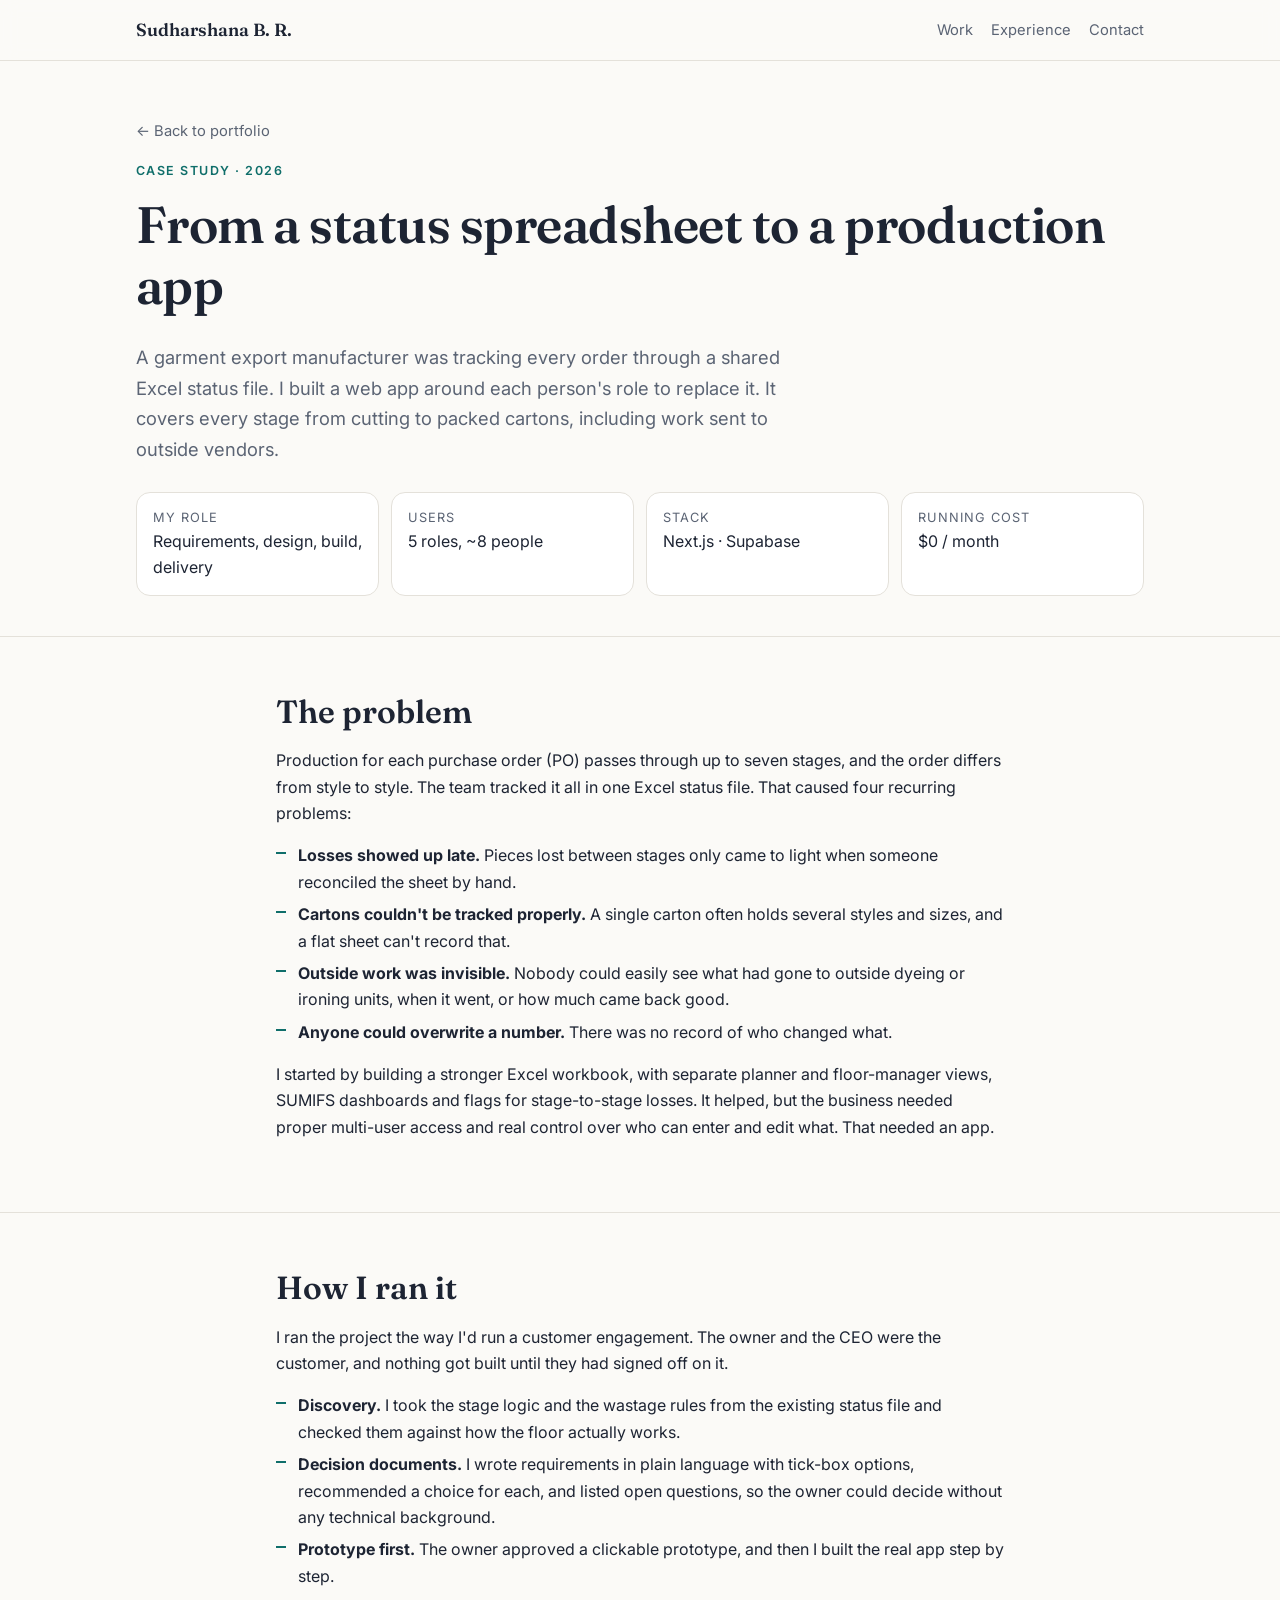
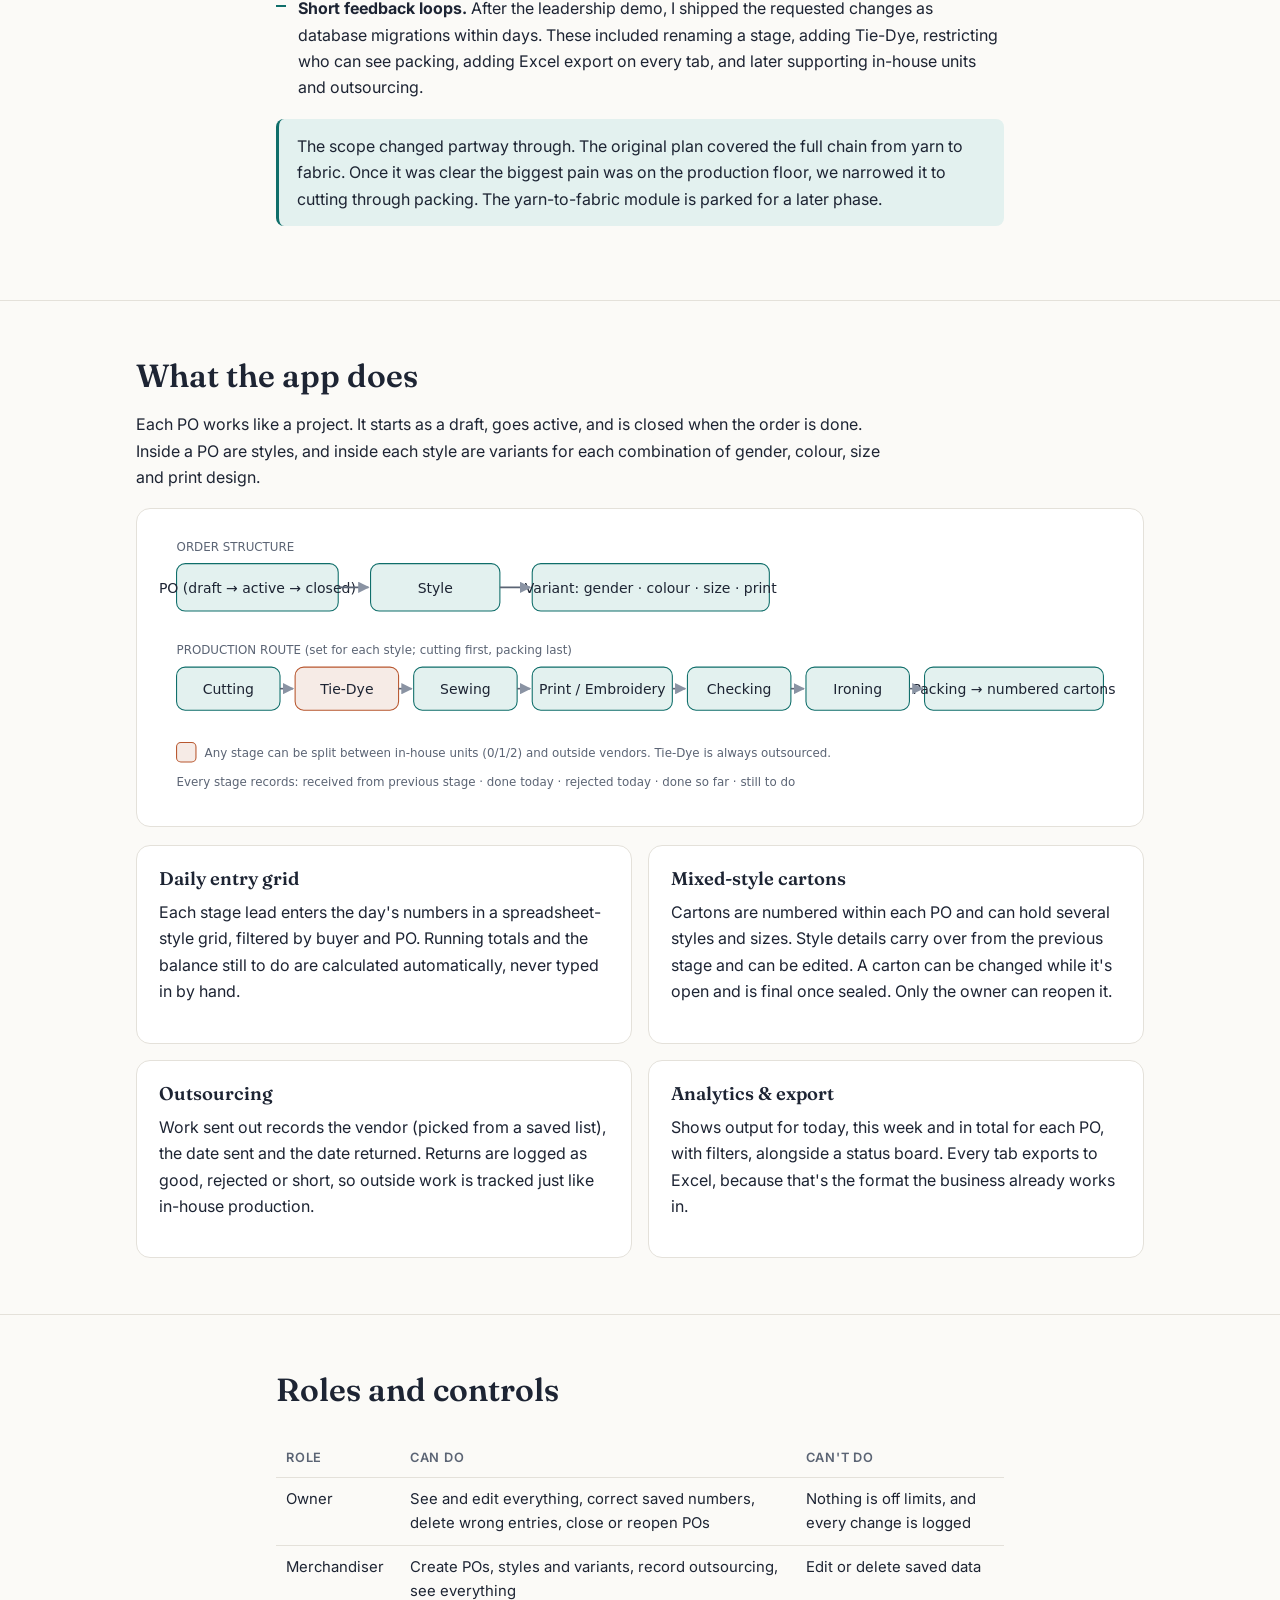
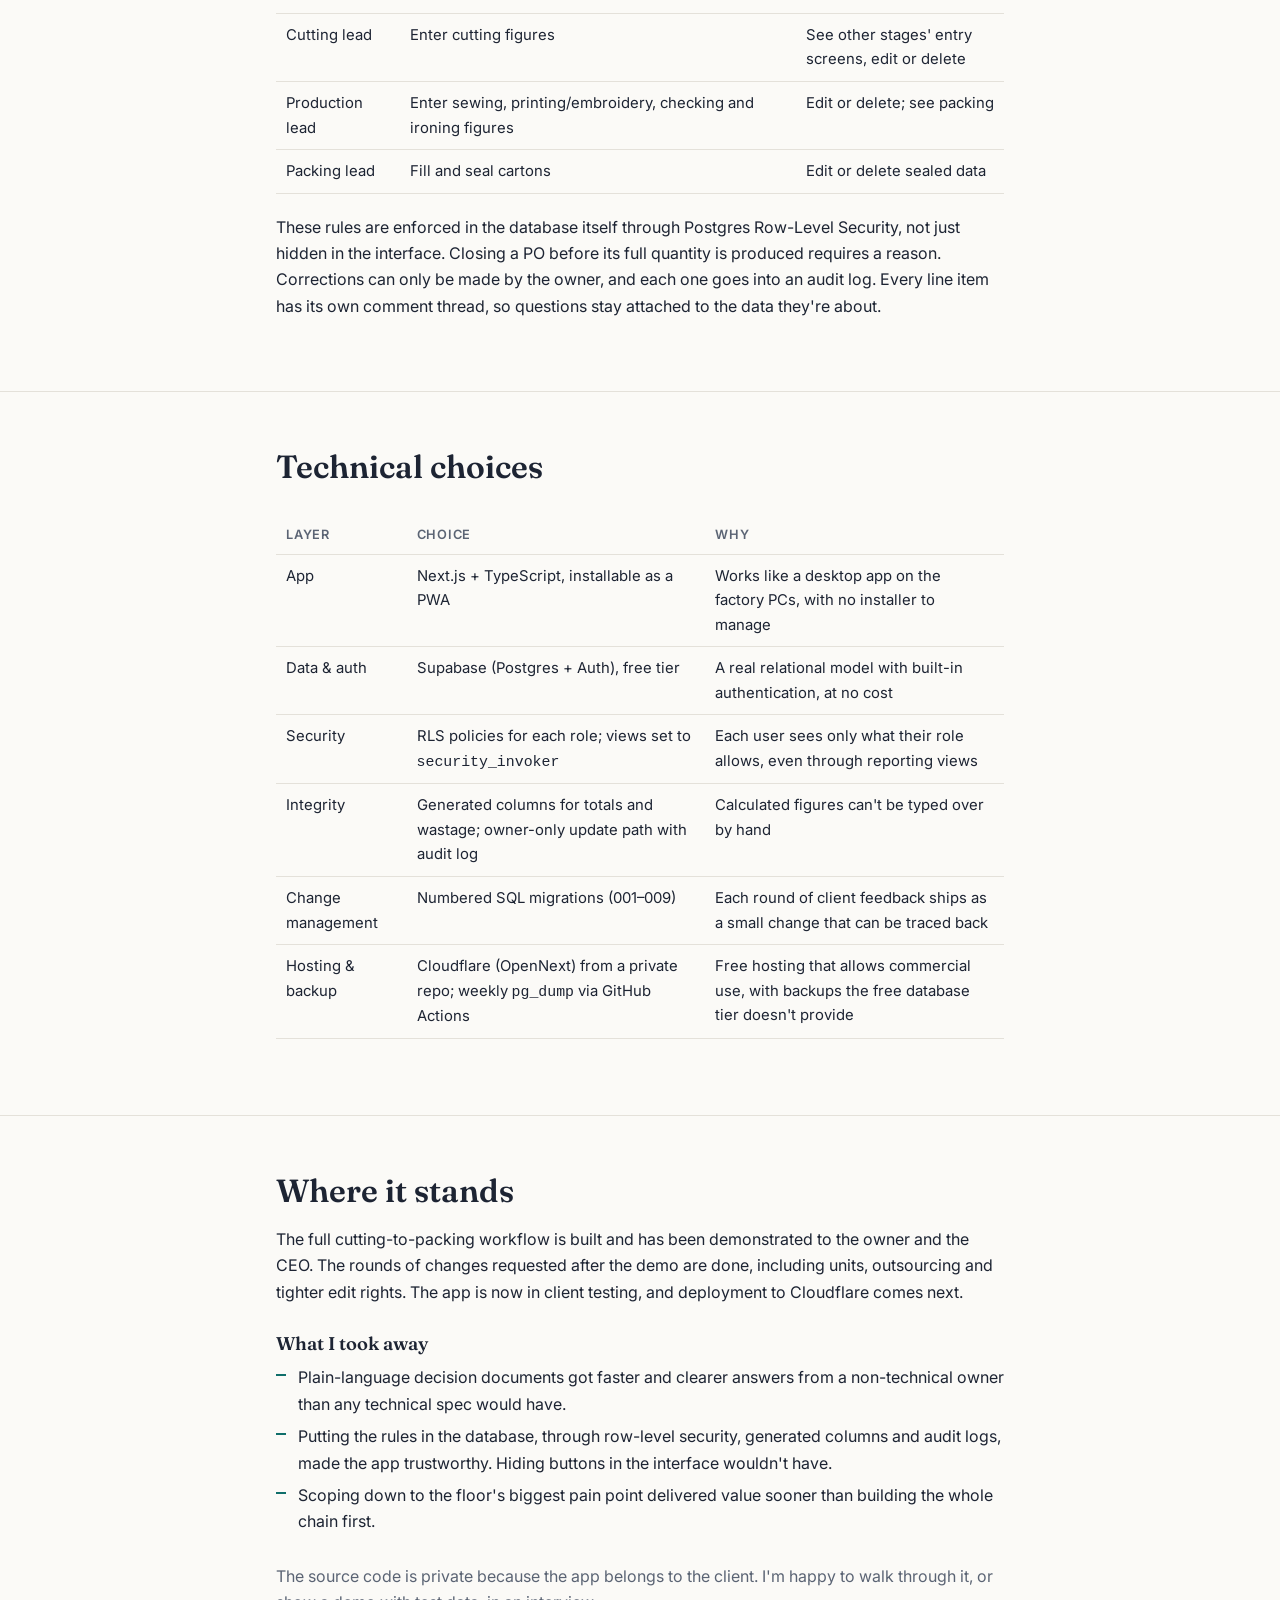
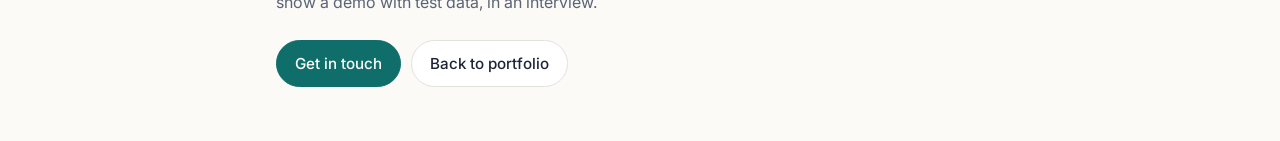
==== production-app.html @ f2a8cdd0 "Add portfolio site" ====
<!doctype html>
<html lang="en">
<head>
<meta charset="utf-8">
<meta name="viewport" content="width=device-width, initial-scale=1">
<title>Production Tracking App</title>
<meta name="description" content="Case study: a role-based production-tracking web app for a garment export manufacturer, from cutting to packing.">
<link rel="preconnect" href="https://fonts.googleapis.com">
<link rel="preconnect" href="https://fonts.gstatic.com" crossorigin>
<link href="https://fonts.googleapis.com/css2?family=Fraunces:opsz,wght@9..144,600&family=Inter:wght@400;500;600&display=swap" rel="stylesheet">
<link rel="stylesheet" href="style.css">
</head>
<body>

<nav class="nav">
  <div class="wrap">
    <a class="brand" href="index.html">Sudharshana B. R.</a>
    <ul>
      <li><a href="index.html#work">Work</a></li>
      <li><a href="index.html#experience">Experience</a></li>
      <li><a href="index.html#contact">Contact</a></li>
    </ul>
  </div>
</nav>

<header class="cs-hero">
  <div class="wrap">
    <a class="back" href="index.html#work">← Back to portfolio</a>
    <div class="eyebrow" style="margin-top:18px">Case study · 2026</div>
    <h1>From a status spreadsheet to a production app</h1>
    <p class="lede">A garment export manufacturer was tracking every order through a shared Excel status file. I built a web app around each person's role to replace it. It covers every stage from cutting to packed cartons, including work sent to outside vendors.</p>
    <div class="facts">
      <div><small>My role</small>Requirements, design, build, delivery</div>
      <div><small>Users</small>5 roles, ~8 people</div>
      <div><small>Stack</small>Next.js · Supabase</div>
      <div><small>Running cost</small>$0 / month</div>
    </div>
  </div>
</header>

<section>
  <div class="wrap prose">
    <h2>The problem</h2>
    <p>Production for each purchase order (PO) passes through up to seven stages, and the order differs from style to style. The team tracked it all in one Excel status file. That caused four recurring problems:</p>
    <ul class="ticks">
      <li><b>Losses showed up late.</b> Pieces lost between stages only came to light when someone reconciled the sheet by hand.</li>
      <li><b>Cartons couldn't be tracked properly.</b> A single carton often holds several styles and sizes, and a flat sheet can't record that.</li>
      <li><b>Outside work was invisible.</b> Nobody could easily see what had gone to outside dyeing or ironing units, when it went, or how much came back good.</li>
      <li><b>Anyone could overwrite a number.</b> There was no record of who changed what.</li>
    </ul>
    <p>I started by building a stronger Excel workbook, with separate planner and floor-manager views, SUMIFS dashboards and flags for stage-to-stage losses. It helped, but the business needed proper multi-user access and real control over who can enter and edit what. That needed an app.</p>
  </div>
</section>

<section>
  <div class="wrap prose">
    <h2>How I ran it</h2>
    <p>I ran the project the way I'd run a customer engagement. The owner and the CEO were the customer, and nothing got built until they had signed off on it.</p>
    <ul class="ticks">
      <li><b>Discovery.</b> I took the stage logic and the wastage rules from the existing status file and checked them against how the floor actually works.</li>
      <li><b>Decision documents.</b> I wrote requirements in plain language with tick-box options, recommended a choice for each, and listed open questions, so the owner could decide without any technical background.</li>
      <li><b>Prototype first.</b> The owner approved a clickable prototype, and then I built the real app step by step.</li>
      <li><b>Short feedback loops.</b> After the leadership demo, I shipped the requested changes as database migrations within days. These included renaming a stage, adding Tie-Dye, restricting who can see packing, adding Excel export on every tab, and later supporting in-house units and outsourcing.</li>
    </ul>
    <div class="callout">The scope changed partway through. The original plan covered the full chain from yarn to fabric. Once it was clear the biggest pain was on the production floor, we narrowed it to cutting through packing. The yarn-to-fabric module is parked for a later phase.</div>
  </div>
</section>

<section>
  <div class="wrap">
    <div class="prose">
      <h2>What the app does</h2>
      <p>Each PO works like a project. It starts as a draft, goes active, and is closed when the order is done. Inside a PO are styles, and inside each style are variants for each combination of gender, colour, size and print design.</p>
    </div>
    <div class="flow">
      <svg viewBox="0 0 900 260" role="img" aria-label="Data and process flow of the production app">
        <defs><marker id="a2" viewBox="0 0 10 10" refX="9" refY="5" markerWidth="7" markerHeight="7" orient="auto"><path d="M0,0L10,5L0,10z" fill="#8a93a3"/></marker></defs>
        <text class="lbl" x="20" y="22">ORDER STRUCTURE</text>
        <rect class="box" x="20" y="34" width="150" height="44" rx="8"/><text x="95" y="61" text-anchor="middle">PO (draft → active → closed)</text>
        <rect class="box" x="200" y="34" width="120" height="44" rx="8"/><text x="260" y="61" text-anchor="middle">Style</text>
        <rect class="box" x="350" y="34" width="220" height="44" rx="8"/><text x="460" y="61" text-anchor="middle">Variant: gender · colour · size · print</text>
        <path class="arrow" d="M170 56H198" marker-end="url(#a2)"/><path class="arrow" d="M320 56H348" marker-end="url(#a2)"/>
        <text class="lbl" x="20" y="118">PRODUCTION ROUTE (set for each style; cutting first, packing last)</text>
        <rect class="box" x="20" y="130" width="96" height="40" rx="8"/><text x="68" y="155" text-anchor="middle">Cutting</text>
        <rect class="box out" x="130" y="130" width="96" height="40" rx="8"/><text x="178" y="155" text-anchor="middle">Tie-Dye</text>
        <rect class="box" x="240" y="130" width="96" height="40" rx="8"/><text x="288" y="155" text-anchor="middle">Sewing</text>
        <rect class="box" x="350" y="130" width="130" height="40" rx="8"/><text x="415" y="155" text-anchor="middle">Print / Embroidery</text>
        <rect class="box" x="494" y="130" width="96" height="40" rx="8"/><text x="542" y="155" text-anchor="middle">Checking</text>
        <rect class="box" x="604" y="130" width="96" height="40" rx="8"/><text x="652" y="155" text-anchor="middle">Ironing</text>
        <rect class="box" x="714" y="130" width="166" height="40" rx="8"/><text x="797" y="155" text-anchor="middle">Packing → numbered cartons</text>
        <path class="arrow" d="M116 150H128" marker-end="url(#a2)"/><path class="arrow" d="M226 150H238" marker-end="url(#a2)"/><path class="arrow" d="M336 150H348" marker-end="url(#a2)"/><path class="arrow" d="M480 150H492" marker-end="url(#a2)"/><path class="arrow" d="M590 150H602" marker-end="url(#a2)"/><path class="arrow" d="M700 150H712" marker-end="url(#a2)"/>
        <rect class="box out" x="20" y="200" width="18" height="18" rx="4"/><text class="lbl" x="46" y="213">Any stage can be split between in-house units (0/1/2) and outside vendors. Tie-Dye is always outsourced.</text>
        <text class="lbl" x="20" y="240">Every stage records: received from previous stage · done today · rejected today · done so far · still to do</text>
      </svg>
    </div>
    <div class="cards">
      <div class="card"><h3>Daily entry grid</h3><p>Each stage lead enters the day's numbers in a spreadsheet-style grid, filtered by buyer and PO. Running totals and the balance still to do are calculated automatically, never typed in by hand.</p></div>
      <div class="card"><h3>Mixed-style cartons</h3><p>Cartons are numbered within each PO and can hold several styles and sizes. Style details carry over from the previous stage and can be edited. A carton can be changed while it's open and is final once sealed. Only the owner can reopen it.</p></div>
      <div class="card"><h3>Outsourcing</h3><p>Work sent out records the vendor (picked from a saved list), the date sent and the date returned. Returns are logged as good, rejected or short, so outside work is tracked just like in-house production.</p></div>
      <div class="card"><h3>Analytics &amp; export</h3><p>Shows output for today, this week and in total for each PO, with filters, alongside a status board. Every tab exports to Excel, because that's the format the business already works in.</p></div>
    </div>
  </div>
</section>

<section>
  <div class="wrap prose">
    <h2>Roles and controls</h2>
    <div class="table-wrap">
      <table>
        <tr><th>Role</th><th>Can do</th><th>Can't do</th></tr>
        <tr><td>Owner</td><td>See and edit everything, correct saved numbers, delete wrong entries, close or reopen POs</td><td>Nothing is off limits, and every change is logged</td></tr>
        <tr><td>Merchandiser</td><td>Create POs, styles and variants, record outsourcing, see everything</td><td>Edit or delete saved data</td></tr>
        <tr><td>Cutting lead</td><td>Enter cutting figures</td><td>See other stages' entry screens, edit or delete</td></tr>
        <tr><td>Production lead</td><td>Enter sewing, printing/embroidery, checking and ironing figures</td><td>Edit or delete; see packing</td></tr>
        <tr><td>Packing lead</td><td>Fill and seal cartons</td><td>Edit or delete sealed data</td></tr>
      </table>
    </div>
    <p>These rules are enforced in the database itself through Postgres Row-Level Security, not just hidden in the interface. Closing a PO before its full quantity is produced requires a reason. Corrections can only be made by the owner, and each one goes into an audit log. Every line item has its own comment thread, so questions stay attached to the data they're about.</p>
  </div>
</section>

<section>
  <div class="wrap prose">
    <h2>Technical choices</h2>
    <div class="table-wrap">
      <table>
        <tr><th>Layer</th><th>Choice</th><th>Why</th></tr>
        <tr><td>App</td><td>Next.js + TypeScript, installable as a PWA</td><td>Works like a desktop app on the factory PCs, with no installer to manage</td></tr>
        <tr><td>Data &amp; auth</td><td>Supabase (Postgres + Auth), free tier</td><td>A real relational model with built-in authentication, at no cost</td></tr>
        <tr><td>Security</td><td>RLS policies for each role; views set to <code>security_invoker</code></td><td>Each user sees only what their role allows, even through reporting views</td></tr>
        <tr><td>Integrity</td><td>Generated columns for totals and wastage; owner-only update path with audit log</td><td>Calculated figures can't be typed over by hand</td></tr>
        <tr><td>Change management</td><td>Numbered SQL migrations (001–009)</td><td>Each round of client feedback ships as a small change that can be traced back</td></tr>
        <tr><td>Hosting &amp; backup</td><td>Cloudflare (OpenNext) from a private repo; weekly <code>pg_dump</code> via GitHub Actions</td><td>Free hosting that allows commercial use, with backups the free database tier doesn't provide</td></tr>
      </table>
    </div>
  </div>
</section>

<section>
  <div class="wrap prose">
    <h2>Where it stands</h2>
    <p>The full cutting-to-packing workflow is built and has been demonstrated to the owner and the CEO. The rounds of changes requested after the demo are done, including units, outsourcing and tighter edit rights. The app is now in client testing, and deployment to Cloudflare comes next.</p>
    <h3 style="margin-top:28px">What I took away</h3>
    <ul class="ticks">
      <li>Plain-language decision documents got faster and clearer answers from a non-technical owner than any technical spec would have.</li>
      <li>Putting the rules in the database, through row-level security, generated columns and audit logs, made the app trustworthy. Hiding buttons in the interface wouldn't have.</li>
      <li>Scoping down to the floor's biggest pain point delivered value sooner than building the whole chain first.</li>
    </ul>
    <p style="margin-top:28px;color:var(--muted)">The source code is private because the app belongs to the client. I'm happy to walk through it, or show a demo with test data, in an interview.</p>
    <div class="btns"><a class="btn primary" href="mailto:sudharshana.ravi@outlook.com">Get in touch</a><a class="btn" href="index.html">Back to portfolio</a></div>
  </div>
</section>

</body>
</html>
---- style.css ----
:root {
  --bg: #fbfaf7;
  --surface: #ffffff;
  --ink: #1d2433;
  --muted: #5b6474;
  --line: #e4e1da;
  --accent: #0f6e6a;
  --accent-soft: #e3f1ef;
  --warm: #b8572f;
  --radius: 14px;
  --max: 1040px;
}
@media (prefers-color-scheme: dark) {
  :root:not([data-theme="light"]) {
    --bg: #12161d; --surface: #1a2029; --ink: #e8eaee; --muted: #a2aab7;
    --line: #2c3440; --accent: #4fb7ae; --accent-soft: #173431; --warm: #e08a62;
  }
}
* { box-sizing: border-box; }
html { scroll-behavior: smooth; }
body {
  margin: 0; background: var(--bg); color: var(--ink);
  font: 16px/1.65 "Inter", system-ui, -apple-system, "Segoe UI", sans-serif;
}
a { color: var(--accent); text-decoration: none; }
a:hover { text-decoration: underline; }
.wrap { max-width: var(--max); margin: 0 auto; padding: 0 16px; }
h1, h2, h3 { font-family: "Fraunces", Georgia, serif; line-height: 1.2; margin: 0 0 .5em; font-weight: 600; }
h1 { font-size: clamp(2.1rem, 5vw, 3.2rem); letter-spacing: -.01em; }
h2 { font-size: clamp(1.5rem, 3vw, 2rem); }
h3 { font-size: 1.15rem; }
p { margin: 0 0 1em; }

/* nav */
.nav { position: sticky; top: 0; z-index: 10; background: color-mix(in srgb, var(--bg) 88%, transparent); backdrop-filter: blur(8px); border-bottom: 1px solid var(--line); }
.nav .wrap { display: flex; align-items: center; justify-content: space-between; height: 60px; gap: 12px; }
.brand { font-family: "Fraunces", Georgia, serif; font-weight: 600; color: var(--ink); font-size: 1.1rem; }
.nav ul { display: flex; gap: 18px; list-style: none; margin: 0; padding: 0; font-size: .92rem; }
.nav ul a { color: var(--muted); }
@media (max-width: 640px) { .nav ul li.hide-sm { display: none; } .nav ul { gap: 12px; } }

/* hero */
.hero { padding: 72px 0 48px; }
.eyebrow { text-transform: uppercase; letter-spacing: .12em; font-size: .78rem; color: var(--accent); font-weight: 600; margin-bottom: 12px; }
.lede { font-size: 1.15rem; color: var(--muted); max-width: 680px; }
.btns { display: flex; flex-wrap: wrap; gap: 10px; margin-top: 24px; }
.btn { display: inline-block; padding: 10px 18px; border-radius: 999px; border: 1px solid var(--line); color: var(--ink); background: var(--surface); font-weight: 500; font-size: .95rem; }
.btn.primary { background: var(--accent); color: #fff; border-color: var(--accent); }
.btn:hover { text-decoration: none; filter: brightness(1.05); }

.stats { display: grid; grid-template-columns: repeat(4, 1fr); gap: 12px; margin-top: 40px; }
.stat { background: var(--surface); border: 1px solid var(--line); border-radius: var(--radius); padding: 16px; }
.stat b { display: block; font-family: "Fraunces", Georgia, serif; font-size: 1.8rem; color: var(--accent); line-height: 1.1; }
.stat span { color: var(--muted); font-size: .88rem; }
@media (max-width: 720px) { .stats { grid-template-columns: repeat(2, 1fr); } }

section { padding: 56px 0; border-top: 1px solid var(--line); }
.section-head { margin-bottom: 28px; }
.section-head p { color: var(--muted); max-width: 640px; }

/* featured project */
.feature { display: grid; grid-template-columns: 1.1fr 1fr; gap: 28px; background: var(--surface); border: 1px solid var(--line); border-radius: 18px; padding: 28px; }
@media (max-width: 820px) { .feature { grid-template-columns: 1fr; } }
.tag { display: inline-block; font-size: .78rem; padding: 3px 10px; border-radius: 999px; background: var(--accent-soft); color: var(--accent); margin: 0 6px 6px 0; font-weight: 500; }
.tag.warm { background: color-mix(in srgb, var(--warm) 14%, transparent); color: var(--warm); }
ul.ticks { list-style: none; padding: 0; margin: 0 0 1em; }
ul.ticks li { padding-left: 22px; position: relative; margin-bottom: 6px; }
ul.ticks li::before { content: ""; position: absolute; left: 0; top: .62em; width: 10px; height: 2px; background: var(--accent); }

.cards { display: grid; grid-template-columns: repeat(2, 1fr); gap: 16px; }
@media (max-width: 720px) { .cards { grid-template-columns: 1fr; } }
.card { background: var(--surface); border: 1px solid var(--line); border-radius: var(--radius); padding: 22px; }
.card .meta { color: var(--muted); font-size: .88rem; margin-bottom: 8px; }

/* timeline */
.tl { position: relative; padding-left: 26px; }
.tl::before { content: ""; position: absolute; left: 6px; top: 6px; bottom: 6px; width: 2px; background: var(--line); }
.tl-item { position: relative; margin-bottom: 30px; }
.tl-item::before { content: ""; position: absolute; left: -25px; top: 7px; width: 12px; height: 12px; border-radius: 50%; background: var(--surface); border: 2px solid var(--accent); }
.tl-item.break::before { border-color: var(--muted); }
.tl-head { display: flex; flex-wrap: wrap; justify-content: space-between; gap: 4px 16px; }
.tl-head h3 { margin: 0; }
.tl-date { color: var(--muted); font-size: .9rem; white-space: nowrap; }
.tl-sub { color: var(--muted); font-size: .92rem; margin: 2px 0 8px; }
.tl-item ul { margin: 0; padding-left: 18px; }
.tl-item li { margin-bottom: 4px; }

.skills { display: grid; grid-template-columns: repeat(3, 1fr); gap: 16px; }
@media (max-width: 820px) { .skills { grid-template-columns: 1fr; } }
.skills .card h3 { font-size: 1rem; font-family: inherit; text-transform: uppercase; letter-spacing: .08em; color: var(--accent); }

.edu { display: grid; grid-template-columns: repeat(3, 1fr); gap: 16px; }
@media (max-width: 820px) { .edu { grid-template-columns: 1fr; } }

footer { padding: 56px 0 72px; border-top: 1px solid var(--line); }
.contact { display: flex; flex-wrap: wrap; gap: 10px; }

/* case study */
.cs-hero { padding: 56px 0 32px; }
.back { font-size: .92rem; color: var(--muted); }
.facts { display: grid; grid-template-columns: repeat(4, 1fr); gap: 12px; margin: 28px 0 8px; }
.facts div { background: var(--surface); border: 1px solid var(--line); border-radius: var(--radius); padding: 14px 16px; }
.facts small { display: block; color: var(--muted); font-size: .8rem; text-transform: uppercase; letter-spacing: .08em; }
@media (max-width: 720px) { .facts { grid-template-columns: repeat(2, 1fr); } }
.prose { max-width: 760px; }
.flow { overflow-x: auto; background: var(--surface); border: 1px solid var(--line); border-radius: var(--radius); padding: 18px; margin: 18px 0; }
.flow svg { display: block; min-width: 640px; width: 100%; height: auto; }
.flow svg .box { fill: var(--accent-soft); stroke: var(--accent); }
.flow svg .box.out { fill: color-mix(in srgb, var(--warm) 12%, var(--surface)); stroke: var(--warm); }
.flow svg text { fill: var(--ink); font: 500 13px system-ui, sans-serif; }
.flow svg .lbl { fill: var(--muted); font-size: 11px; }
.flow svg .arrow { stroke: var(--muted); stroke-width: 1.5; fill: none; }
table { width: 100%; border-collapse: collapse; font-size: .93rem; margin: 12px 0 20px; }
th, td { text-align: left; padding: 9px 10px; border-bottom: 1px solid var(--line); vertical-align: top; }
th { font-weight: 600; color: var(--muted); font-size: .8rem; text-transform: uppercase; letter-spacing: .06em; }
.table-wrap { overflow-x: auto; }
.callout { background: var(--accent-soft); border-left: 3px solid var(--accent); padding: 14px 18px; border-radius: 8px; margin: 18px 0; }
.flow svg.compact { min-width: 0; max-width: 420px; margin: 0 auto; }
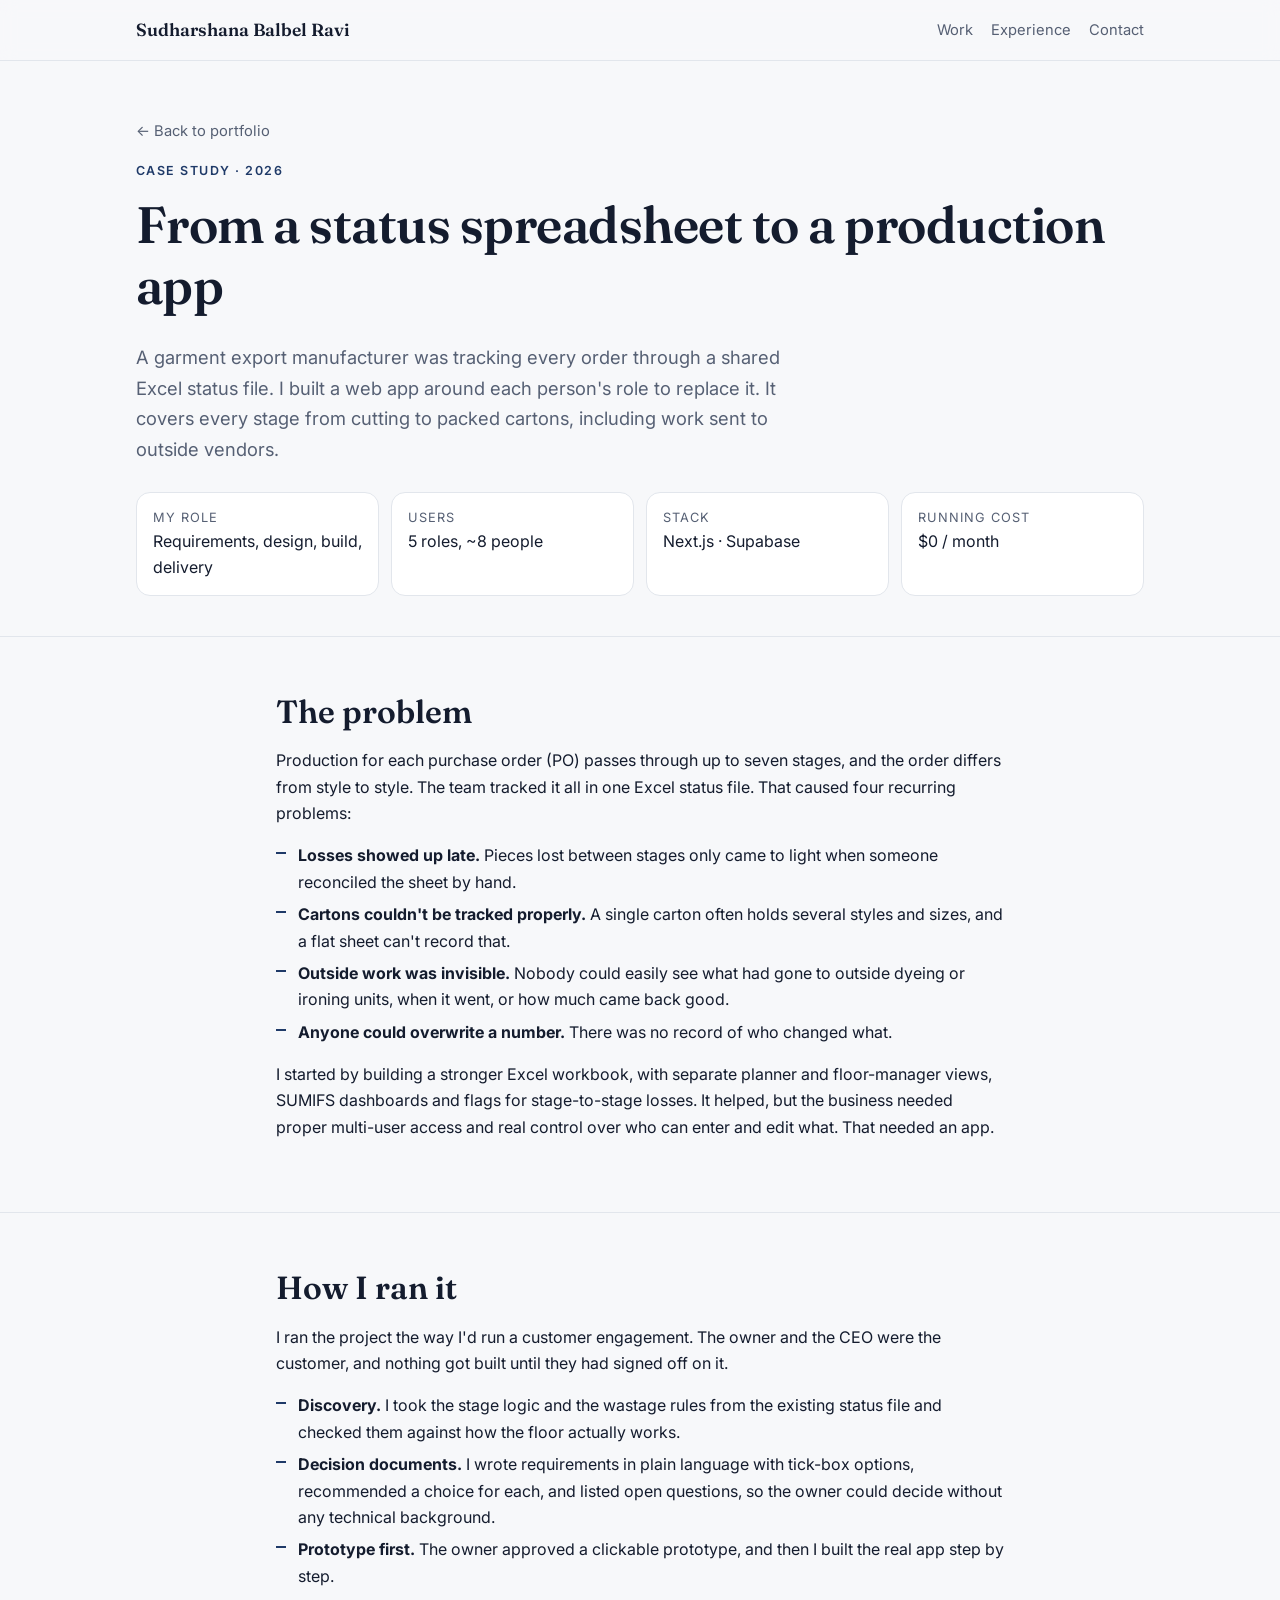
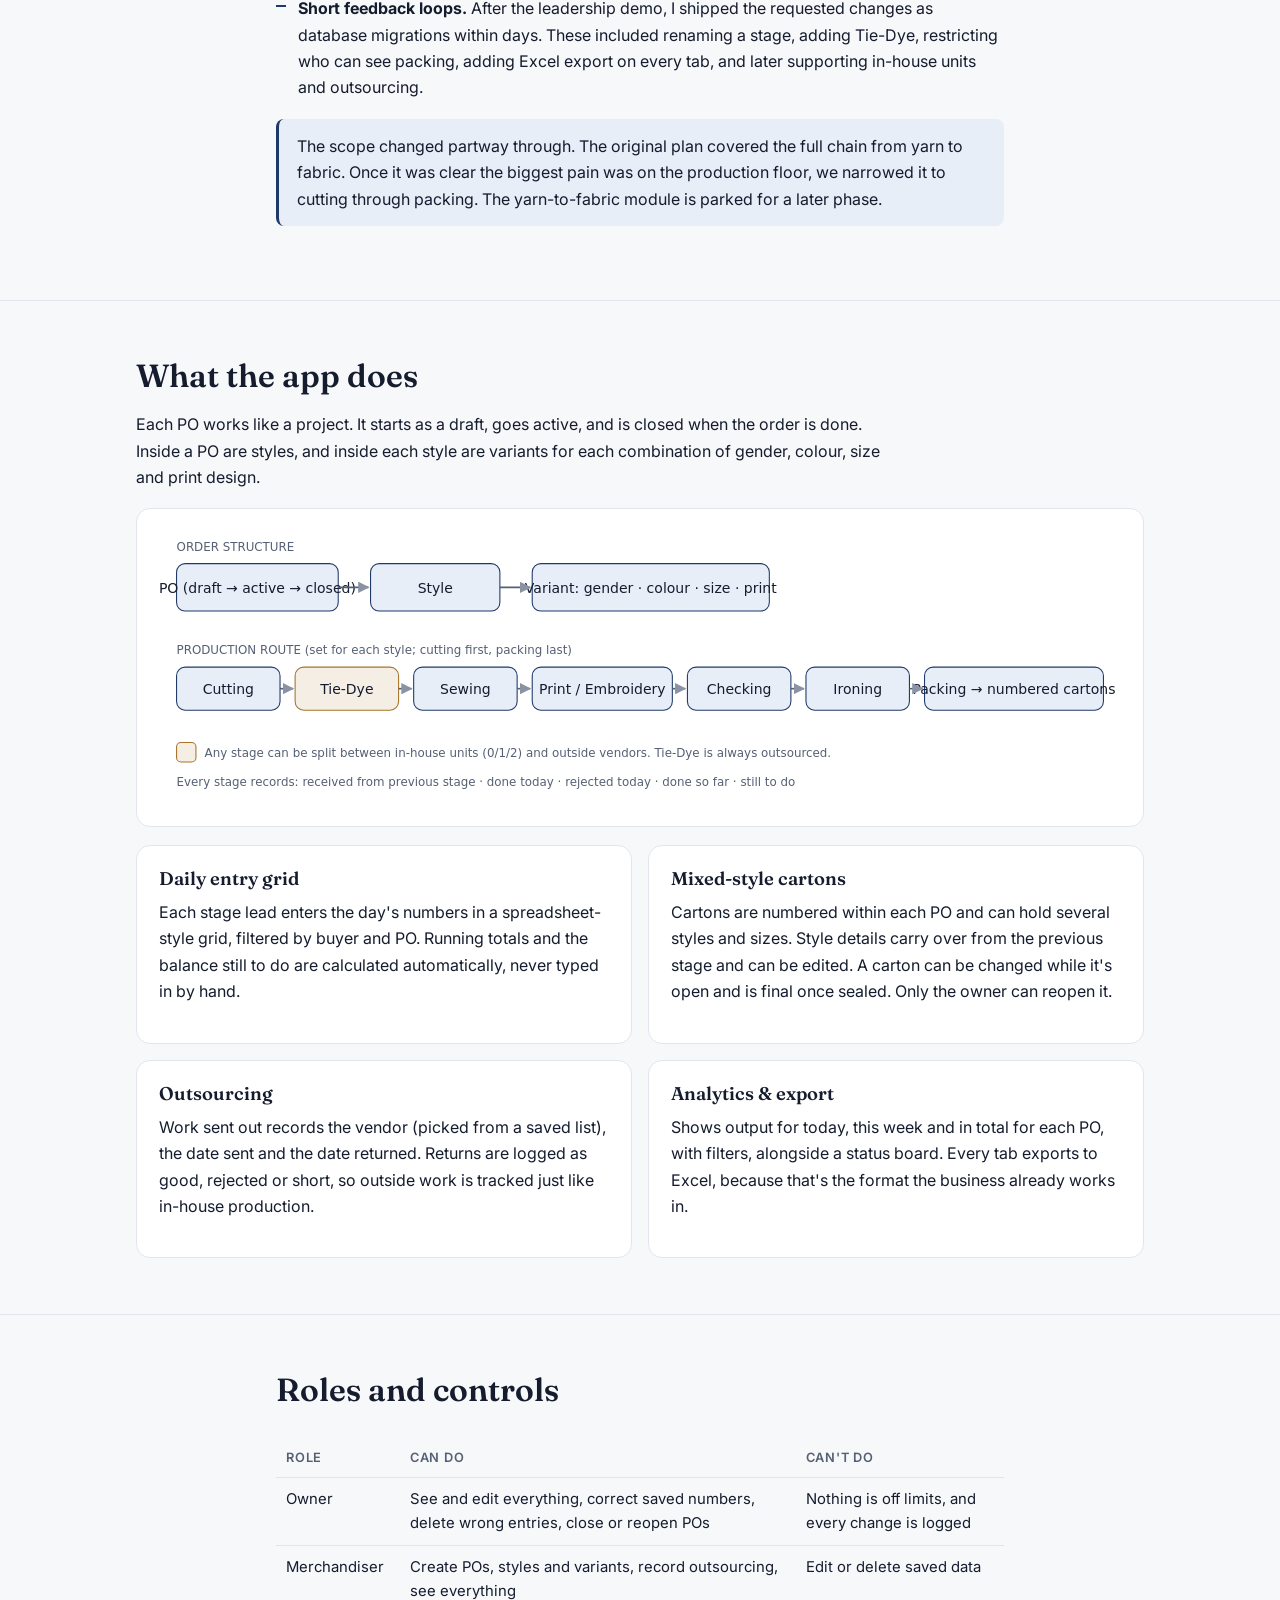
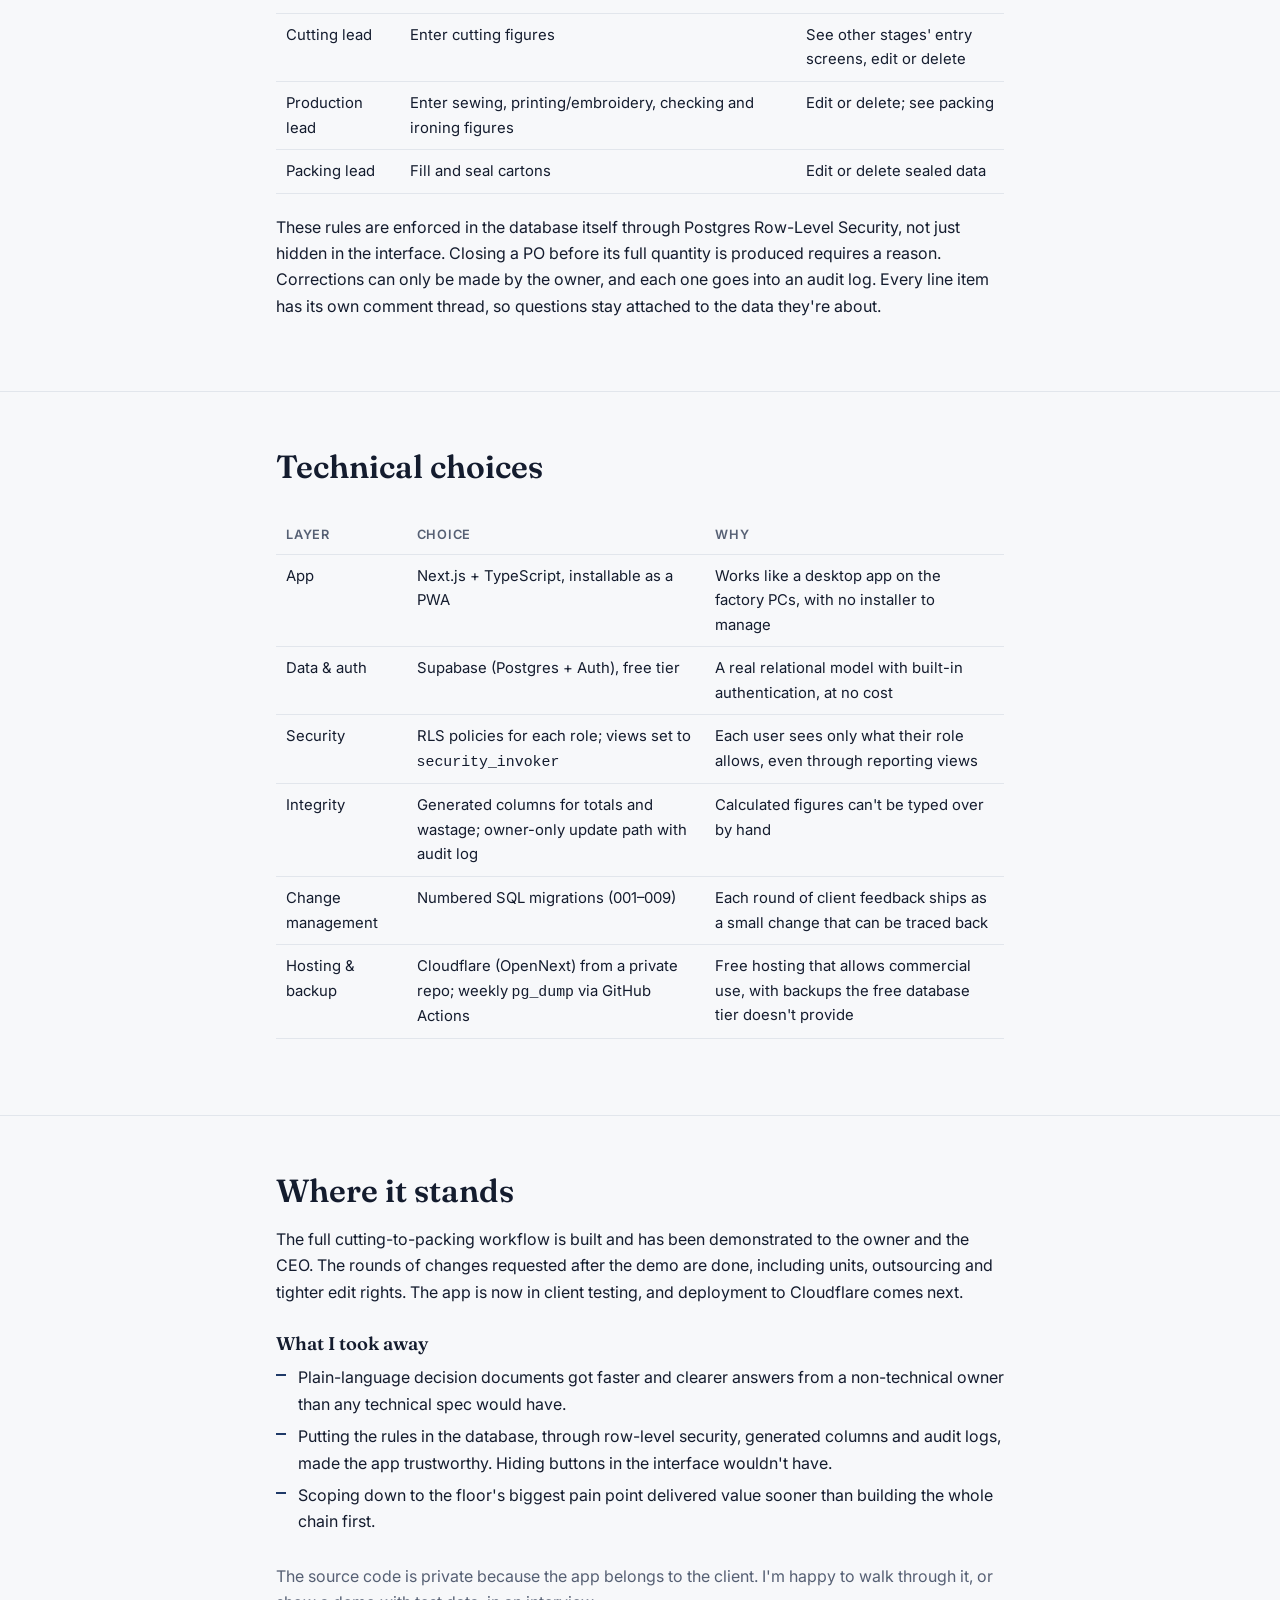
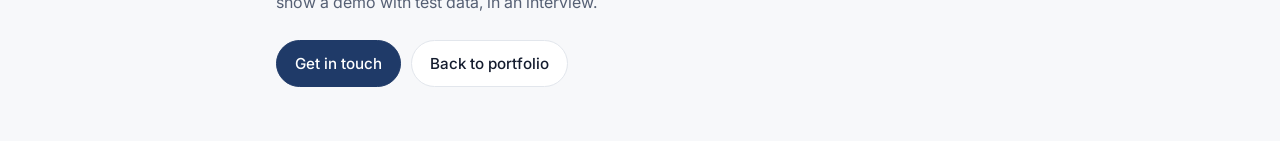
==== commit 31edde4a: "Add photo, data-centric approach and IIT Madras highlight" ====
--- a/production-app.html
+++ b/production-app.html
@@ -14,7 +14,7 @@
 
 <nav class="nav">
   <div class="wrap">
-    <a class="brand" href="index.html">Sudharshana B. R.</a>
+    <a class="brand" href="index.html">Sudharshana Balbel Ravi</a>
     <ul>
       <li><a href="index.html#work">Work</a></li>
       <li><a href="index.html#experience">Experience</a></li>
--- a/style.css
+++ b/style.css
@@ -1,19 +1,19 @@
 :root {
-  --bg: #fbfaf7;
+  --bg: #f7f8fa;
   --surface: #ffffff;
-  --ink: #1d2433;
-  --muted: #5b6474;
-  --line: #e4e1da;
-  --accent: #0f6e6a;
-  --accent-soft: #e3f1ef;
-  --warm: #b8572f;
+  --ink: #141c2e;
+  --muted: #566074;
+  --line: #e2e6ec;
+  --accent: #1f3a68;
+  --accent-soft: #e8eef8;
+  --warm: #a8742a;
   --radius: 14px;
   --max: 1040px;
 }
 @media (prefers-color-scheme: dark) {
   :root:not([data-theme="light"]) {
-    --bg: #12161d; --surface: #1a2029; --ink: #e8eaee; --muted: #a2aab7;
-    --line: #2c3440; --accent: #4fb7ae; --accent-soft: #173431; --warm: #e08a62;
+    --bg: #0f141d; --surface: #171e2a; --ink: #e8ebf0; --muted: #a0a9b8;
+    --line: #29313f; --accent: #8fb0e8; --accent-soft: #1c2a42; --warm: #d9a65a;
   }
 }
 * { box-sizing: border-box; }
@@ -116,3 +116,38 @@
 .table-wrap { overflow-x: auto; }
 .callout { background: var(--accent-soft); border-left: 3px solid var(--accent); padding: 14px 18px; border-radius: 8px; margin: 18px 0; }
 .flow svg.compact { min-width: 0; max-width: 420px; margin: 0 auto; }
+
+/* hero with photo */
+.hero-grid { display: grid; grid-template-columns: 1.55fr 1fr; gap: 48px; align-items: center; }
+.portrait { position: relative; justify-self: end; width: 100%; max-width: 340px; }
+.portrait img { display: block; width: 100%; aspect-ratio: 5/6; object-fit: cover; border-radius: 18px; box-shadow: 0 18px 40px -18px rgba(20,28,46,.45); }
+.portrait::before { content: ""; position: absolute; inset: 14px -14px -14px 14px; border: 1.5px solid var(--warm); border-radius: 18px; z-index: -1; }
+@media (max-width: 820px) { .hero-grid { grid-template-columns: 1fr; gap: 28px; } .portrait { order: -1; justify-self: start; max-width: 220px; } }
+.cred { display: inline-flex; align-items: center; gap: 10px; background: var(--surface); border: 1px solid var(--line); border-left: 3px solid var(--warm); border-radius: 10px; padding: 8px 14px; margin: 4px 0 18px; font-size: .92rem; }
+.cred b { color: var(--ink); }
+.cred span { color: var(--muted); }
+.btn.primary { color: #fff; }
+@media (prefers-color-scheme: dark) { :root:not([data-theme="light"]) .btn.primary { color: #0f141d; } }
+
+/* data approach */
+.approach { display: grid; grid-template-columns: repeat(4, 1fr); gap: 16px; }
+@media (max-width: 900px) { .approach { grid-template-columns: repeat(2, 1fr); } }
+@media (max-width: 560px) { .approach { grid-template-columns: 1fr; } }
+.step { background: var(--surface); border: 1px solid var(--line); border-radius: var(--radius); padding: 22px; position: relative; }
+.step .num { font-family: "Fraunces", Georgia, serif; font-size: 1.6rem; color: var(--warm); line-height: 1; margin-bottom: 10px; }
+.step h3 { font-family: inherit; font-size: 1.02rem; }
+.step p { color: var(--muted); font-size: .93rem; margin: 0 0 10px; }
+.step .proof { font-size: .84rem; color: var(--ink); border-top: 1px dashed var(--line); padding-top: 10px; margin: 0; }
+.step .proof b { color: var(--accent); font-weight: 600; }
+
+/* IIT feature */
+.iit { display: grid; grid-template-columns: 1fr 1.4fr; gap: 28px; background: var(--accent); color: #fff; border-radius: 18px; padding: 32px; margin-bottom: 20px; }
+.iit h3 { font-size: 1.5rem; color: #fff; }
+.iit .meta { color: rgba(255,255,255,.75); font-size: .9rem; }
+.iit ul { margin: 0; padding-left: 18px; color: rgba(255,255,255,.92); }
+.iit li { margin-bottom: 6px; }
+.iit .big { font-family: "Fraunces", Georgia, serif; font-size: 2.4rem; line-height: 1; color: #f1c27d; }
+@media (prefers-color-scheme: dark) { :root:not([data-theme="light"]) .iit { background: #1c2a42; } }
+@media (max-width: 760px) { .iit { grid-template-columns: 1fr; padding: 24px; } }
+.edu.two { grid-template-columns: repeat(2, 1fr); }
+@media (max-width: 760px) { .edu.two { grid-template-columns: 1fr; } }
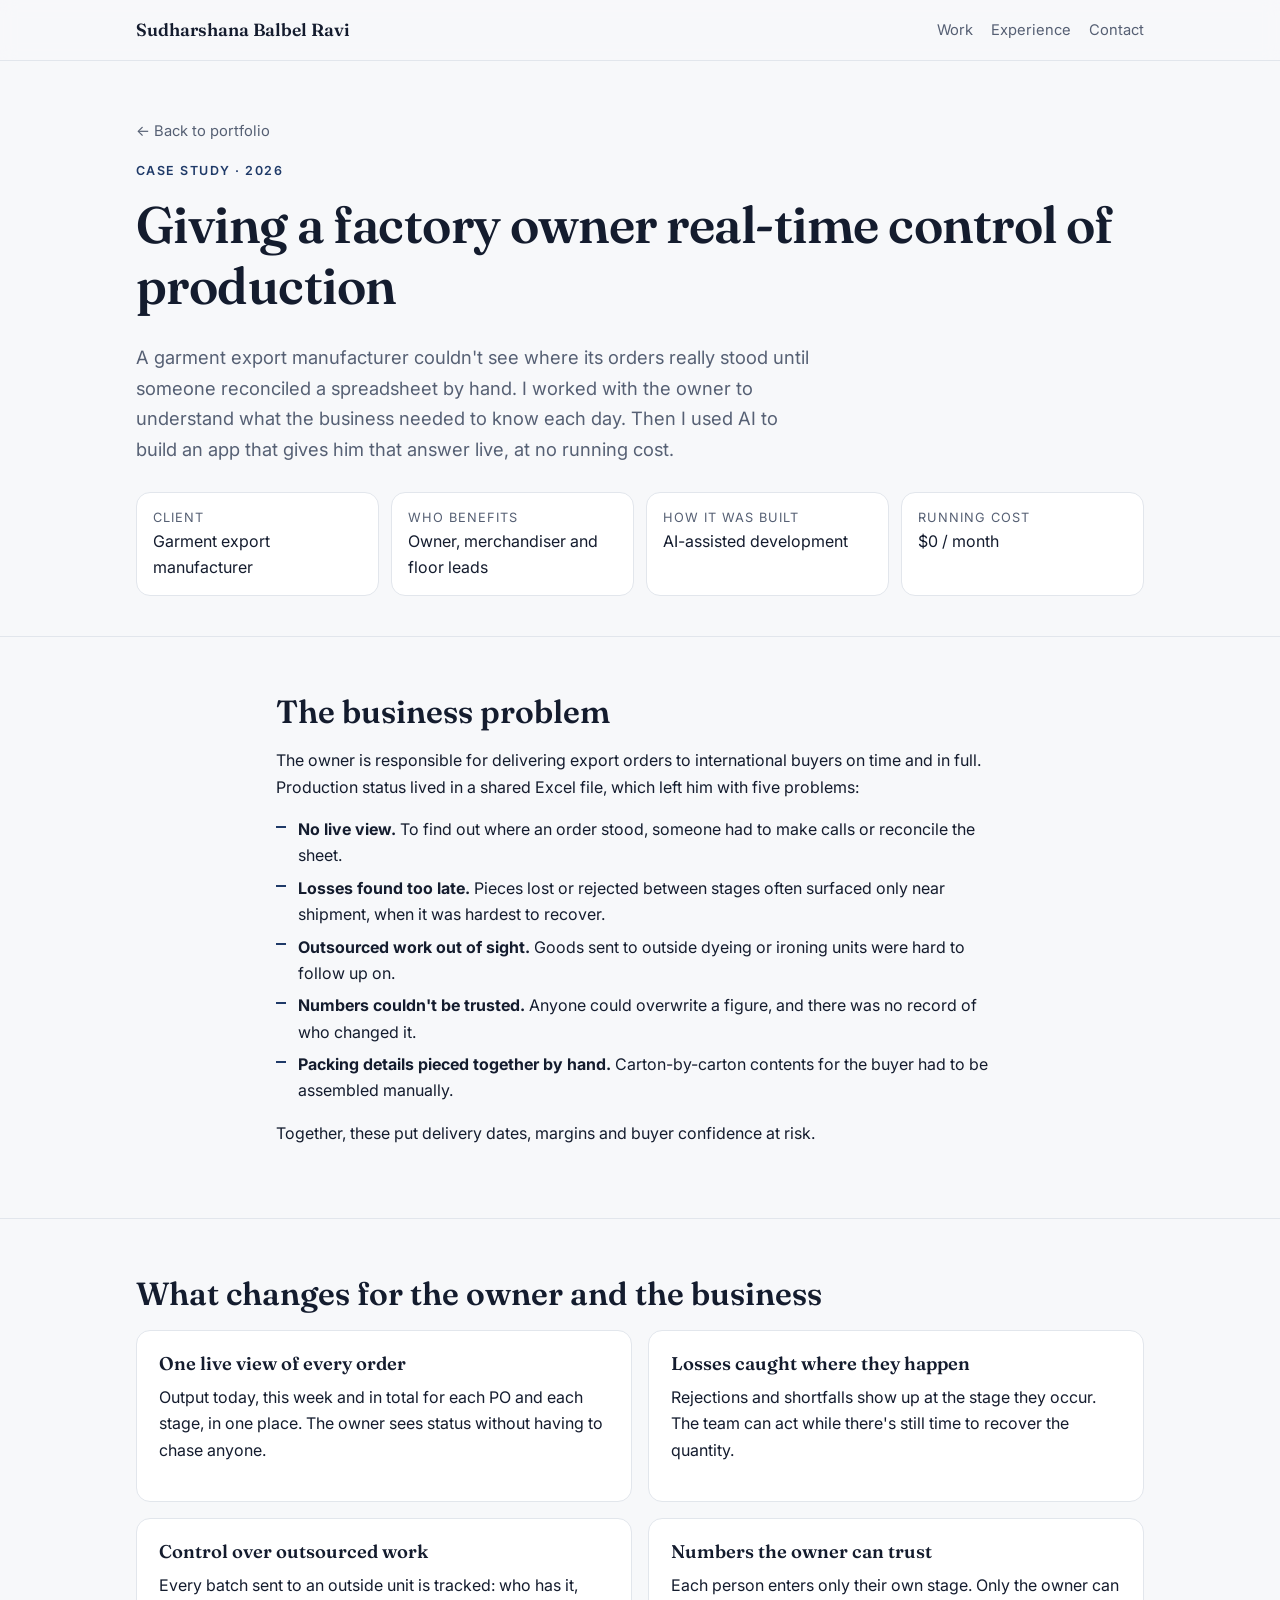
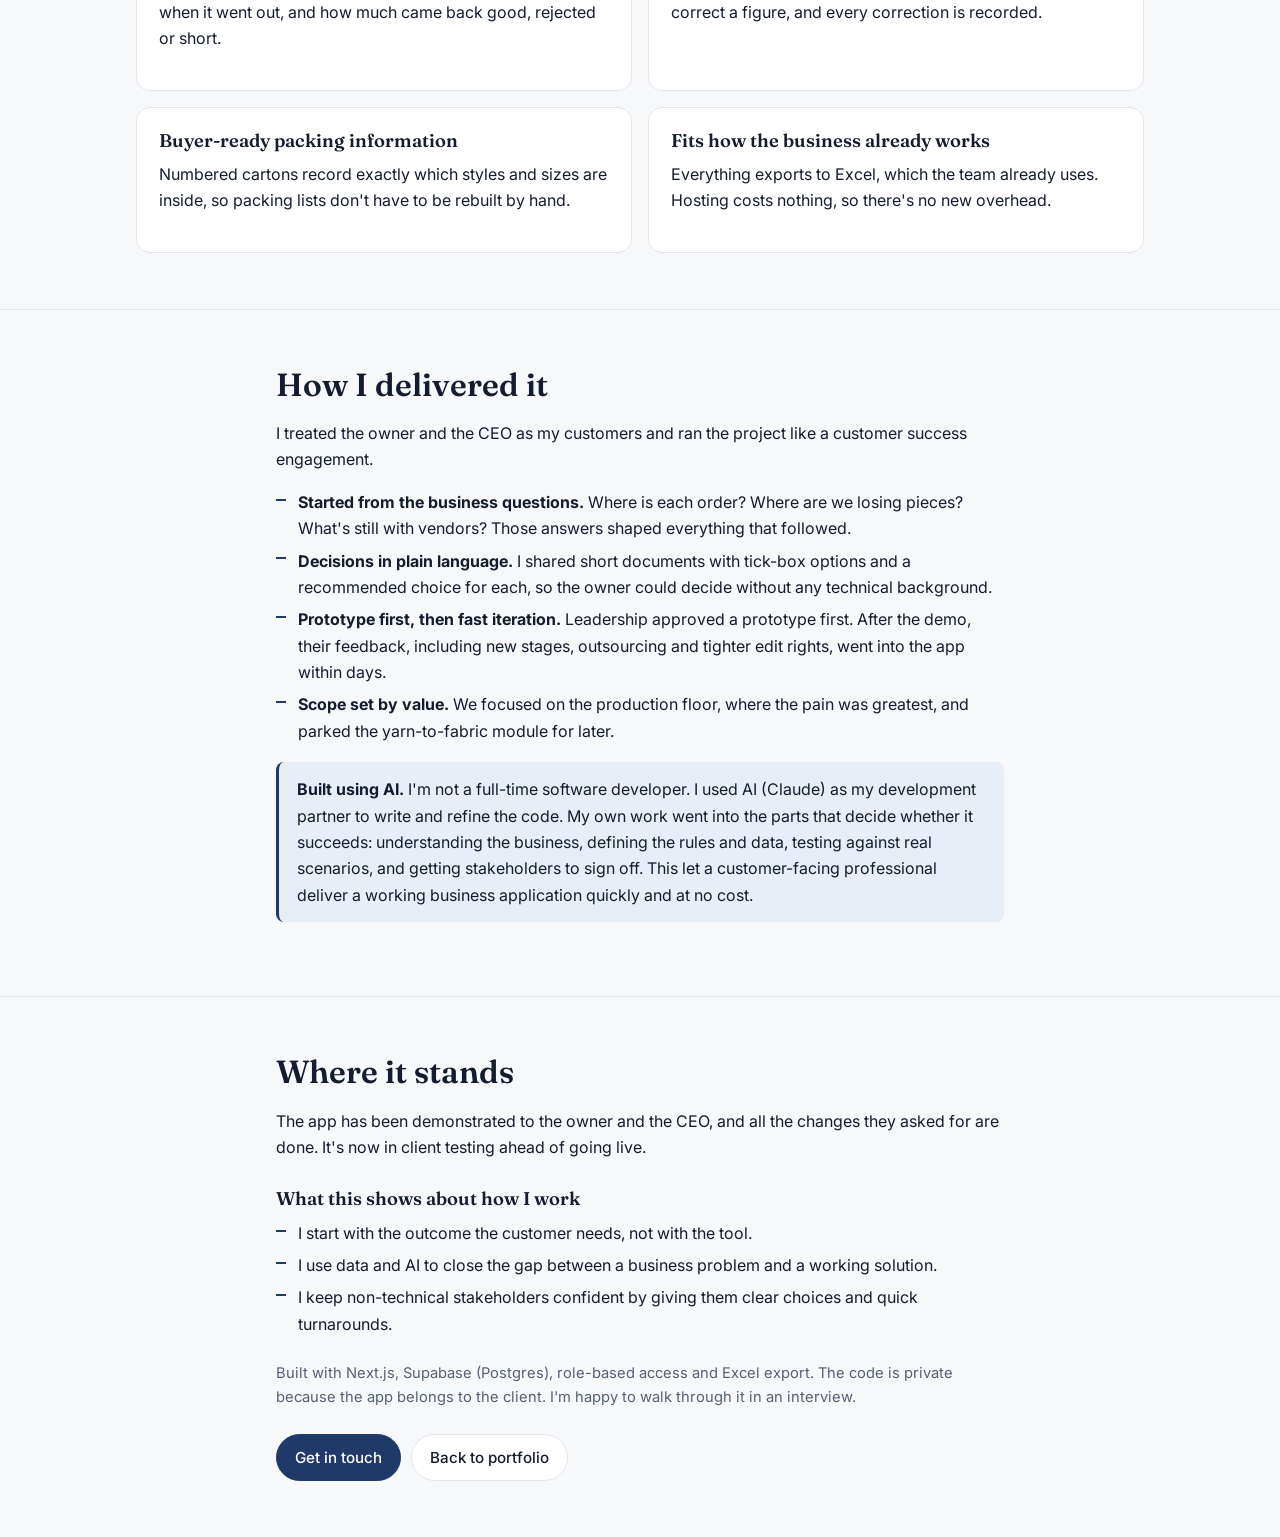
==== commit bfa83884: "Focus project on business impact" ====
--- a/production-app.html
+++ b/production-app.html
@@ -3,12 +3,12 @@
 <head>
 <meta charset="utf-8">
 <meta name="viewport" content="width=device-width, initial-scale=1">
-<title>Production Tracking App</title>
-<meta name="description" content="Case study: a role-based production-tracking web app for a garment export manufacturer, from cutting to packing.">
+<title>Production Visibility Case Study</title>
+<meta name="description" content="Case study: giving a garment exporter's owner real-time visibility and control of production, from cutting to packing, with an app built using AI.">
 <link rel="preconnect" href="https://fonts.googleapis.com">
 <link rel="preconnect" href="https://fonts.gstatic.com" crossorigin>
 <link href="https://fonts.googleapis.com/css2?family=Fraunces:opsz,wght@9..144,600&family=Inter:wght@400;500;600&display=swap" rel="stylesheet">
-<link rel="stylesheet" href="style.css">
+<link rel="stylesheet" href="style.css?v=3">
 </head>
 <body>
 
@@ -27,12 +27,12 @@
   <div class="wrap">
     <a class="back" href="index.html#work">← Back to portfolio</a>
     <div class="eyebrow" style="margin-top:18px">Case study · 2026</div>
-    <h1>From a status spreadsheet to a production app</h1>
-    <p class="lede">A garment export manufacturer was tracking every order through a shared Excel status file. I built a web app around each person's role to replace it. It covers every stage from cutting to packed cartons, including work sent to outside vendors.</p>
+    <h1>Giving a factory owner real-time control of production</h1>
+    <p class="lede">A garment export manufacturer couldn't see where its orders really stood until someone reconciled a spreadsheet by hand. I worked with the owner to understand what the business needed to know each day. Then I used AI to build an app that gives him that answer live, at no running cost.</p>
     <div class="facts">
-      <div><small>My role</small>Requirements, design, build, delivery</div>
-      <div><small>Users</small>5 roles, ~8 people</div>
-      <div><small>Stack</small>Next.js · Supabase</div>
+      <div><small>Client</small>Garment export manufacturer</div>
+      <div><small>Who benefits</small>Owner, merchandiser and floor leads</div>
+      <div><small>How it was built</small>AI-assisted development</div>
       <div><small>Running cost</small>$0 / month</div>
     </div>
   </div>
@@ -40,113 +40,60 @@
 
 <section>
   <div class="wrap prose">
-    <h2>The problem</h2>
-    <p>Production for each purchase order (PO) passes through up to seven stages, and the order differs from style to style. The team tracked it all in one Excel status file. That caused four recurring problems:</p>
+    <h2>The business problem</h2>
+    <p>The owner is responsible for delivering export orders to international buyers on time and in full. Production status lived in a shared Excel file, which left him with five problems:</p>
     <ul class="ticks">
-      <li><b>Losses showed up late.</b> Pieces lost between stages only came to light when someone reconciled the sheet by hand.</li>
-      <li><b>Cartons couldn't be tracked properly.</b> A single carton often holds several styles and sizes, and a flat sheet can't record that.</li>
-      <li><b>Outside work was invisible.</b> Nobody could easily see what had gone to outside dyeing or ironing units, when it went, or how much came back good.</li>
-      <li><b>Anyone could overwrite a number.</b> There was no record of who changed what.</li>
+      <li><b>No live view.</b> To find out where an order stood, someone had to make calls or reconcile the sheet.</li>
+      <li><b>Losses found too late.</b> Pieces lost or rejected between stages often surfaced only near shipment, when it was hardest to recover.</li>
+      <li><b>Outsourced work out of sight.</b> Goods sent to outside dyeing or ironing units were hard to follow up on.</li>
+      <li><b>Numbers couldn't be trusted.</b> Anyone could overwrite a figure, and there was no record of who changed it.</li>
+      <li><b>Packing details pieced together by hand.</b> Carton-by-carton contents for the buyer had to be assembled manually.</li>
     </ul>
-    <p>I started by building a stronger Excel workbook, with separate planner and floor-manager views, SUMIFS dashboards and flags for stage-to-stage losses. It helped, but the business needed proper multi-user access and real control over who can enter and edit what. That needed an app.</p>
-  </div>
-</section>
-
-<section>
-  <div class="wrap prose">
-    <h2>How I ran it</h2>
-    <p>I ran the project the way I'd run a customer engagement. The owner and the CEO were the customer, and nothing got built until they had signed off on it.</p>
-    <ul class="ticks">
-      <li><b>Discovery.</b> I took the stage logic and the wastage rules from the existing status file and checked them against how the floor actually works.</li>
-      <li><b>Decision documents.</b> I wrote requirements in plain language with tick-box options, recommended a choice for each, and listed open questions, so the owner could decide without any technical background.</li>
-      <li><b>Prototype first.</b> The owner approved a clickable prototype, and then I built the real app step by step.</li>
-      <li><b>Short feedback loops.</b> After the leadership demo, I shipped the requested changes as database migrations within days. These included renaming a stage, adding Tie-Dye, restricting who can see packing, adding Excel export on every tab, and later supporting in-house units and outsourcing.</li>
-    </ul>
-    <div class="callout">The scope changed partway through. The original plan covered the full chain from yarn to fabric. Once it was clear the biggest pain was on the production floor, we narrowed it to cutting through packing. The yarn-to-fabric module is parked for a later phase.</div>
+    <p>Together, these put delivery dates, margins and buyer confidence at risk.</p>
   </div>
 </section>
 
 <section>
   <div class="wrap">
     <div class="prose">
-      <h2>What the app does</h2>
-      <p>Each PO works like a project. It starts as a draft, goes active, and is closed when the order is done. Inside a PO are styles, and inside each style are variants for each combination of gender, colour, size and print design.</p>
-    </div>
-    <div class="flow">
-      <svg viewBox="0 0 900 260" role="img" aria-label="Data and process flow of the production app">
-        <defs><marker id="a2" viewBox="0 0 10 10" refX="9" refY="5" markerWidth="7" markerHeight="7" orient="auto"><path d="M0,0L10,5L0,10z" fill="#8a93a3"/></marker></defs>
-        <text class="lbl" x="20" y="22">ORDER STRUCTURE</text>
-        <rect class="box" x="20" y="34" width="150" height="44" rx="8"/><text x="95" y="61" text-anchor="middle">PO (draft → active → closed)</text>
-        <rect class="box" x="200" y="34" width="120" height="44" rx="8"/><text x="260" y="61" text-anchor="middle">Style</text>
-        <rect class="box" x="350" y="34" width="220" height="44" rx="8"/><text x="460" y="61" text-anchor="middle">Variant: gender · colour · size · print</text>
-        <path class="arrow" d="M170 56H198" marker-end="url(#a2)"/><path class="arrow" d="M320 56H348" marker-end="url(#a2)"/>
-        <text class="lbl" x="20" y="118">PRODUCTION ROUTE (set for each style; cutting first, packing last)</text>
-        <rect class="box" x="20" y="130" width="96" height="40" rx="8"/><text x="68" y="155" text-anchor="middle">Cutting</text>
-        <rect class="box out" x="130" y="130" width="96" height="40" rx="8"/><text x="178" y="155" text-anchor="middle">Tie-Dye</text>
-        <rect class="box" x="240" y="130" width="96" height="40" rx="8"/><text x="288" y="155" text-anchor="middle">Sewing</text>
-        <rect class="box" x="350" y="130" width="130" height="40" rx="8"/><text x="415" y="155" text-anchor="middle">Print / Embroidery</text>
-        <rect class="box" x="494" y="130" width="96" height="40" rx="8"/><text x="542" y="155" text-anchor="middle">Checking</text>
-        <rect class="box" x="604" y="130" width="96" height="40" rx="8"/><text x="652" y="155" text-anchor="middle">Ironing</text>
-        <rect class="box" x="714" y="130" width="166" height="40" rx="8"/><text x="797" y="155" text-anchor="middle">Packing → numbered cartons</text>
-        <path class="arrow" d="M116 150H128" marker-end="url(#a2)"/><path class="arrow" d="M226 150H238" marker-end="url(#a2)"/><path class="arrow" d="M336 150H348" marker-end="url(#a2)"/><path class="arrow" d="M480 150H492" marker-end="url(#a2)"/><path class="arrow" d="M590 150H602" marker-end="url(#a2)"/><path class="arrow" d="M700 150H712" marker-end="url(#a2)"/>
-        <rect class="box out" x="20" y="200" width="18" height="18" rx="4"/><text class="lbl" x="46" y="213">Any stage can be split between in-house units (0/1/2) and outside vendors. Tie-Dye is always outsourced.</text>
-        <text class="lbl" x="20" y="240">Every stage records: received from previous stage · done today · rejected today · done so far · still to do</text>
-      </svg>
+      <h2>What changes for the owner and the business</h2>
     </div>
     <div class="cards">
-      <div class="card"><h3>Daily entry grid</h3><p>Each stage lead enters the day's numbers in a spreadsheet-style grid, filtered by buyer and PO. Running totals and the balance still to do are calculated automatically, never typed in by hand.</p></div>
-      <div class="card"><h3>Mixed-style cartons</h3><p>Cartons are numbered within each PO and can hold several styles and sizes. Style details carry over from the previous stage and can be edited. A carton can be changed while it's open and is final once sealed. Only the owner can reopen it.</p></div>
-      <div class="card"><h3>Outsourcing</h3><p>Work sent out records the vendor (picked from a saved list), the date sent and the date returned. Returns are logged as good, rejected or short, so outside work is tracked just like in-house production.</p></div>
-      <div class="card"><h3>Analytics &amp; export</h3><p>Shows output for today, this week and in total for each PO, with filters, alongside a status board. Every tab exports to Excel, because that's the format the business already works in.</p></div>
+      <div class="card"><h3>One live view of every order</h3><p>Output today, this week and in total for each PO and each stage, in one place. The owner sees status without having to chase anyone.</p></div>
+      <div class="card"><h3>Losses caught where they happen</h3><p>Rejections and shortfalls show up at the stage they occur. The team can act while there's still time to recover the quantity.</p></div>
+      <div class="card"><h3>Control over outsourced work</h3><p>Every batch sent to an outside unit is tracked: who has it, when it went out, and how much came back good, rejected or short.</p></div>
+      <div class="card"><h3>Numbers the owner can trust</h3><p>Each person enters only their own stage. Only the owner can correct a figure, and every correction is recorded.</p></div>
+      <div class="card"><h3>Buyer-ready packing information</h3><p>Numbered cartons record exactly which styles and sizes are inside, so packing lists don't have to be rebuilt by hand.</p></div>
+      <div class="card"><h3>Fits how the business already works</h3><p>Everything exports to Excel, which the team already uses. Hosting costs nothing, so there's no new overhead.</p></div>
     </div>
   </div>
 </section>
 
 <section>
   <div class="wrap prose">
-    <h2>Roles and controls</h2>
-    <div class="table-wrap">
-      <table>
-        <tr><th>Role</th><th>Can do</th><th>Can't do</th></tr>
-        <tr><td>Owner</td><td>See and edit everything, correct saved numbers, delete wrong entries, close or reopen POs</td><td>Nothing is off limits, and every change is logged</td></tr>
-        <tr><td>Merchandiser</td><td>Create POs, styles and variants, record outsourcing, see everything</td><td>Edit or delete saved data</td></tr>
-        <tr><td>Cutting lead</td><td>Enter cutting figures</td><td>See other stages' entry screens, edit or delete</td></tr>
-        <tr><td>Production lead</td><td>Enter sewing, printing/embroidery, checking and ironing figures</td><td>Edit or delete; see packing</td></tr>
-        <tr><td>Packing lead</td><td>Fill and seal cartons</td><td>Edit or delete sealed data</td></tr>
-      </table>
-    </div>
-    <p>These rules are enforced in the database itself through Postgres Row-Level Security, not just hidden in the interface. Closing a PO before its full quantity is produced requires a reason. Corrections can only be made by the owner, and each one goes into an audit log. Every line item has its own comment thread, so questions stay attached to the data they're about.</p>
-  </div>
-</section>
-
-<section>
-  <div class="wrap prose">
-    <h2>Technical choices</h2>
-    <div class="table-wrap">
-      <table>
-        <tr><th>Layer</th><th>Choice</th><th>Why</th></tr>
-        <tr><td>App</td><td>Next.js + TypeScript, installable as a PWA</td><td>Works like a desktop app on the factory PCs, with no installer to manage</td></tr>
-        <tr><td>Data &amp; auth</td><td>Supabase (Postgres + Auth), free tier</td><td>A real relational model with built-in authentication, at no cost</td></tr>
-        <tr><td>Security</td><td>RLS policies for each role; views set to <code>security_invoker</code></td><td>Each user sees only what their role allows, even through reporting views</td></tr>
-        <tr><td>Integrity</td><td>Generated columns for totals and wastage; owner-only update path with audit log</td><td>Calculated figures can't be typed over by hand</td></tr>
-        <tr><td>Change management</td><td>Numbered SQL migrations (001–009)</td><td>Each round of client feedback ships as a small change that can be traced back</td></tr>
-        <tr><td>Hosting &amp; backup</td><td>Cloudflare (OpenNext) from a private repo; weekly <code>pg_dump</code> via GitHub Actions</td><td>Free hosting that allows commercial use, with backups the free database tier doesn't provide</td></tr>
-      </table>
-    </div>
+    <h2>How I delivered it</h2>
+    <p>I treated the owner and the CEO as my customers and ran the project like a customer success engagement.</p>
+    <ul class="ticks">
+      <li><b>Started from the business questions.</b> Where is each order? Where are we losing pieces? What's still with vendors? Those answers shaped everything that followed.</li>
+      <li><b>Decisions in plain language.</b> I shared short documents with tick-box options and a recommended choice for each, so the owner could decide without any technical background.</li>
+      <li><b>Prototype first, then fast iteration.</b> Leadership approved a prototype first. After the demo, their feedback, including new stages, outsourcing and tighter edit rights, went into the app within days.</li>
+      <li><b>Scope set by value.</b> We focused on the production floor, where the pain was greatest, and parked the yarn-to-fabric module for later.</li>
+    </ul>
+    <div class="callout"><b>Built using AI.</b> I'm not a full-time software developer. I used AI (Claude) as my development partner to write and refine the code. My own work went into the parts that decide whether it succeeds: understanding the business, defining the rules and data, testing against real scenarios, and getting stakeholders to sign off. This let a customer-facing professional deliver a working business application quickly and at no cost.</div>
   </div>
 </section>
 
 <section>
   <div class="wrap prose">
     <h2>Where it stands</h2>
-    <p>The full cutting-to-packing workflow is built and has been demonstrated to the owner and the CEO. The rounds of changes requested after the demo are done, including units, outsourcing and tighter edit rights. The app is now in client testing, and deployment to Cloudflare comes next.</p>
-    <h3 style="margin-top:28px">What I took away</h3>
+    <p>The app has been demonstrated to the owner and the CEO, and all the changes they asked for are done. It's now in client testing ahead of going live.</p>
+    <h3 style="margin-top:28px">What this shows about how I work</h3>
     <ul class="ticks">
-      <li>Plain-language decision documents got faster and clearer answers from a non-technical owner than any technical spec would have.</li>
-      <li>Putting the rules in the database, through row-level security, generated columns and audit logs, made the app trustworthy. Hiding buttons in the interface wouldn't have.</li>
-      <li>Scoping down to the floor's biggest pain point delivered value sooner than building the whole chain first.</li>
+      <li>I start with the outcome the customer needs, not with the tool.</li>
+      <li>I use data and AI to close the gap between a business problem and a working solution.</li>
+      <li>I keep non-technical stakeholders confident by giving them clear choices and quick turnarounds.</li>
     </ul>
-    <p style="margin-top:28px;color:var(--muted)">The source code is private because the app belongs to the client. I'm happy to walk through it, or show a demo with test data, in an interview.</p>
+    <p style="margin-top:24px;color:var(--muted);font-size:.92rem">Built with Next.js, Supabase (Postgres), role-based access and Excel export. The code is private because the app belongs to the client. I'm happy to walk through it in an interview.</p>
     <div class="btns"><a class="btn primary" href="mailto:sudharshana.ravi@outlook.com">Get in touch</a><a class="btn" href="index.html">Back to portfolio</a></div>
   </div>
 </section>
